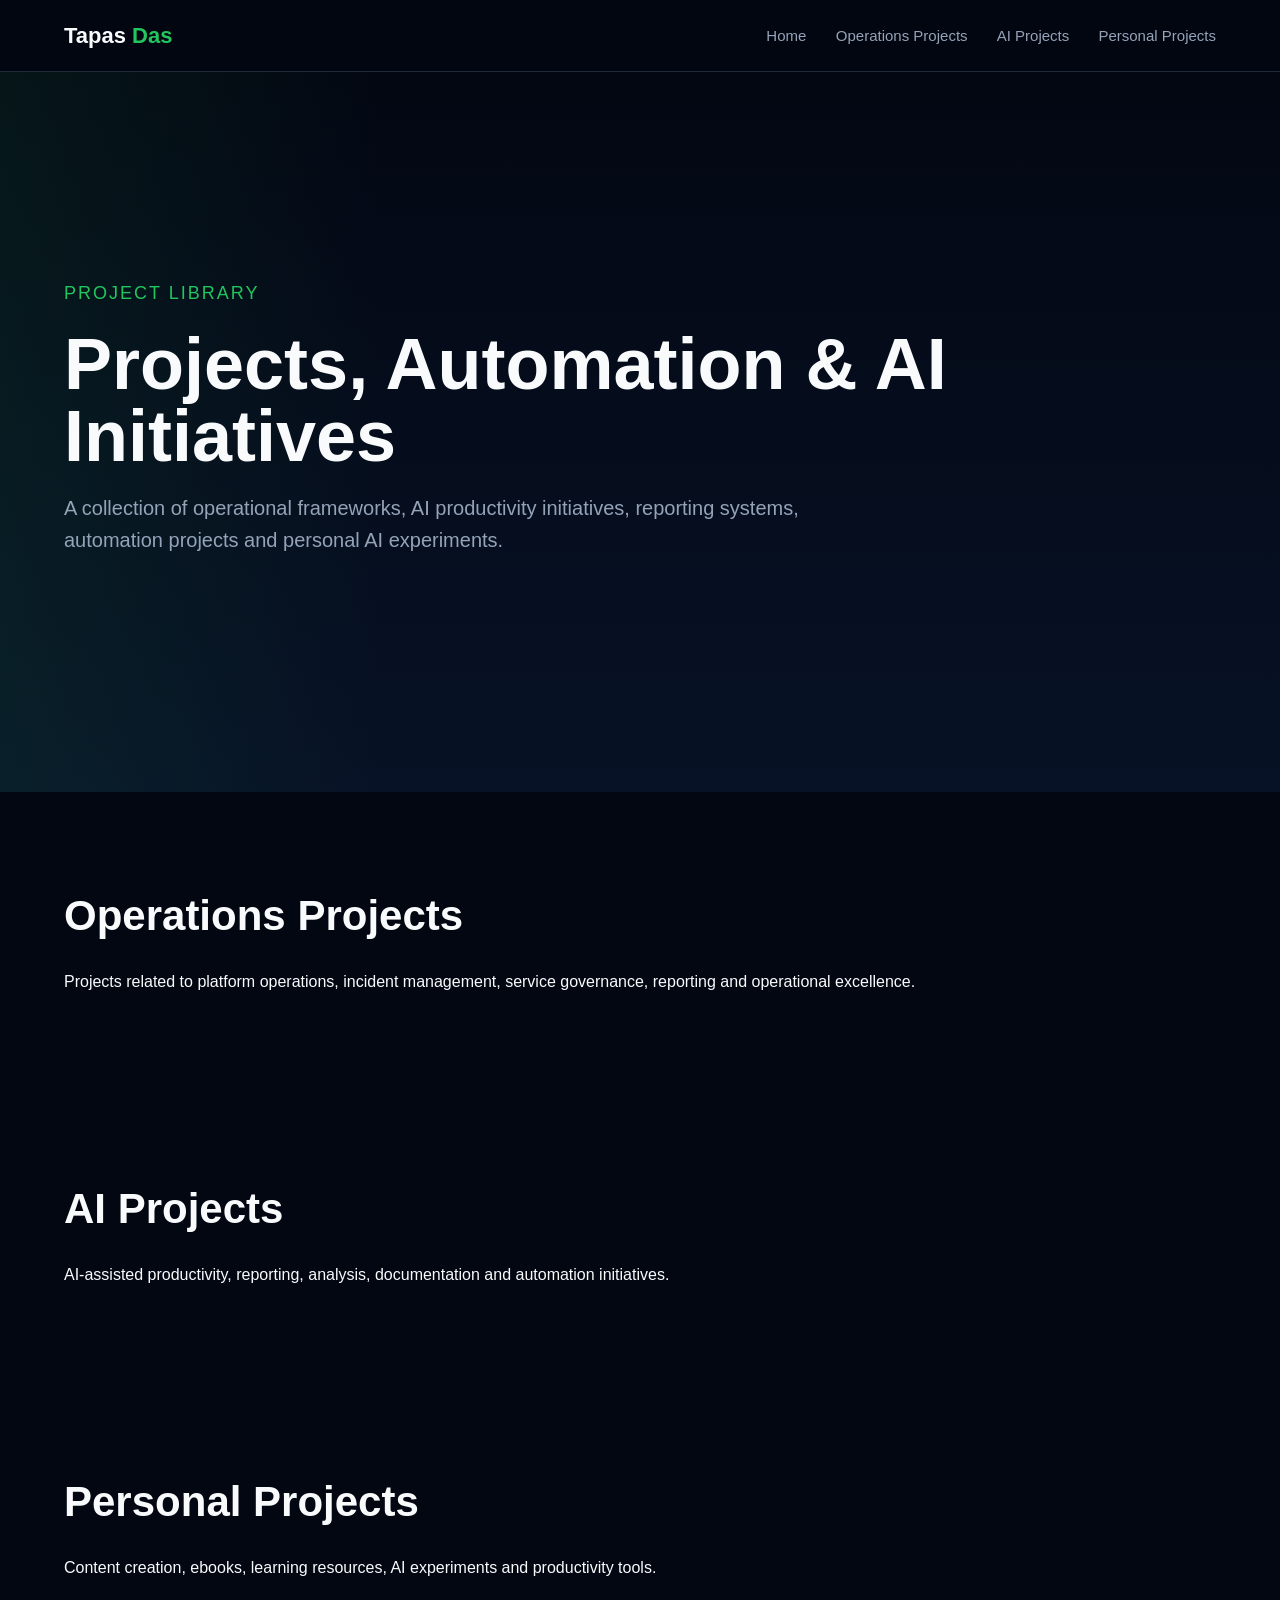
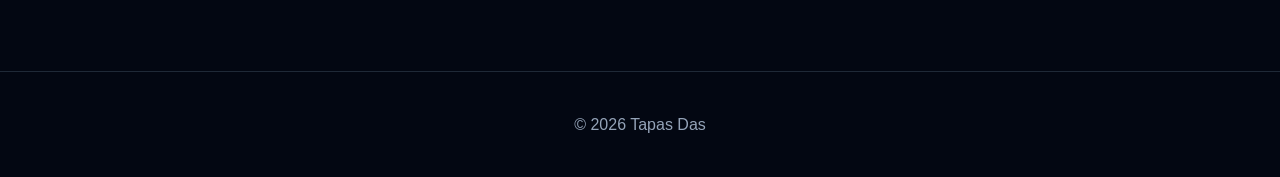
==== projects.html @ 1fc8a339 "Create projects.html" ====
<!DOCTYPE html>
<html lang="en">

<head>

<meta charset="UTF-8">
<meta name="viewport" content="width=device-width, initial-scale=1.0">

<title>Projects | Tapas Das</title>

<link rel="stylesheet" href="style.css">

</head>

<body>

<nav>

<div class="container nav-inner">

<div class="logo">
Tapas <span>Das</span>
</div>

<div class="nav-links">

<a href="index.html">Home</a>

<a href="#operations">
Operations Projects
</a>

<a href="#ai">
AI Projects
</a>

<a href="#personal">
Personal Projects
</a>

</div>

</div>

</nav>

<section class="hero">

<div class="container">

<div class="role">
PROJECT LIBRARY
</div>

<h1>
Projects,
Automation &
AI Initiatives
</h1>

<p class="summary">

A collection of operational frameworks,
AI productivity initiatives,
reporting systems,
automation projects
and personal AI experiments.

</p>

</div>

</section>

<section id="operations">

<div class="container">

<h2 class="section-title">
Operations Projects
</h2>

<p>
Projects related to platform operations,
incident management,
service governance,
reporting and operational excellence.
</p>

</div>

</section>

<section id="ai">

<div class="container">

<h2 class="section-title">
AI Projects
</h2>

<p>
AI-assisted productivity,
reporting,
analysis,
documentation
and automation initiatives.
</p>

</div>

</section>

<section id="personal">

<div class="container">

<h2 class="section-title">
Personal Projects
</h2>

<p>
Content creation,
ebooks,
learning resources,
AI experiments
and productivity tools.
</p>

</div>

</section>

<footer>

© 2026 Tapas Das

</footer>

</body>

</html>
---- style.css ----
:root{
--bg:#030712;
--bg2:#0f172a;
--card:#111827;
--border:#1f2937;
--text:#f8fafc;
--muted:#94a3b8;
--accent:#22c55e;
--blue:#38bdf8;
}

*{
margin:0;
padding:0;
box-sizing:border-box;
}

html{
scroll-behavior:smooth;
}

body{
font-family:Inter,Segoe UI,sans-serif;
background:var(--bg);
color:var(--text);
line-height:1.6;
overflow-x:hidden;
}

.container{
width:90%;
max-width:1200px;
margin:auto;
}

nav{
position:sticky;
top:0;
z-index:999;
background:rgba(3,7,18,.9);
backdrop-filter:blur(10px);
border-bottom:1px solid var(--border);
}

.nav-inner{
display:flex;
justify-content:space-between;
align-items:center;
padding:18px 0;
}

.logo{
font-size:22px;
font-weight:700;
}

.logo span{
color:var(--accent);
}

.nav-links a{
margin-left:25px;
text-decoration:none;
color:var(--muted);
font-size:15px;
}

.nav-links a:hover{
color:white;
}

.hero{
min-height:80vh;
display:flex;
align-items:center;
background:
linear-gradient(
90deg,
rgba(34,197,94,.08),
transparent 30%
),
linear-gradient(
180deg,
#030712,
#071226
);
}

.hero h1{
font-size:72px;
line-height:1;
margin-bottom:20px;
}

.hero h1 span{
color:var(--blue);
}

.role{
color:var(--accent);
font-size:18px;
letter-spacing:2px;
margin-bottom:20px;
text-transform:uppercase;
}

.summary{
max-width:800px;
font-size:20px;
color:var(--muted);
margin-bottom:30px;
}

.btn{
display:inline-block;
padding:14px 24px;
border-radius:10px;
text-decoration:none;
font-weight:600;
margin-right:10px;
}

.primary{
background:var(--accent);
color:black;
}

.secondary{
border:1px solid var(--border);
color:white;
}

section{
padding:90px 0;
}

.section-title{
font-size:42px;
margin-bottom:20px;
}

.section-sub{
color:var(--muted);
margin-bottom:40px;
}

.stats{
display:grid;
grid-template-columns:repeat(4,1fr);
gap:20px;
}

.stat{
background:var(--card);
padding:25px;
border:1px solid var(--border);
border-radius:16px;
}

.stat h3{
font-size:42px;
color:var(--blue);
}

.marquee{
overflow:hidden;
border-top:1px solid var(--border);
border-bottom:1px solid var(--border);
padding:18px 0;
}

.marquee-track{
display:flex;
width:max-content;
animation:scroll 25s linear infinite;
}

.marquee-track span{
margin-right:50px;
color:var(--muted);
font-size:18px;
}

@keyframes scroll{
0%{transform:translateX(0);}
100%{transform:translateX(-50%);}
}

.card-grid{
display:grid;
grid-template-columns:repeat(auto-fit,minmax(260px,1fr));
gap:20px;
}

.card{
background:var(--card);
border:1px solid var(--border);
padding:25px;
border-radius:16px;
transition:.3s;
}

.card:hover{
transform:translateY(-6px);
border-color:var(--blue);
}

.card h3{
margin-bottom:10px;
}

.card p{
color:var(--muted);
}

.timeline{
display:grid;
gap:20px;
}

.timeline-item{
background:var(--card);
padding:25px;
border-left:4px solid var(--accent);
border-radius:12px;
}

footer{
padding:40px;
text-align:center;
color:var(--muted);
border-top:1px solid var(--border);
}

@media(max-width:768px){

.hero h1{
font-size:42px;
}

.stats{
grid-template-columns:1fr 1fr;
}

.nav-links{
display:none;
}

}
#companies{
padding-top:20px;
}
#companies{
padding-top:20px;
}

.company-showcase{
display:grid;
grid-template-columns:repeat(3,1fr);
gap:24px;
margin-top:30px;
}

.company-card{
display:flex;
align-items:center;
padding:20px;
background:#111827;
border:1px solid rgba(255,255,255,.08);
border-radius:18px;
min-height:140px;
transition:.3s;
}

.company-card:hover{
transform:translateY(-4px);
border-color:#22c55e;
box-shadow:0 0 20px rgba(34,197,94,.15);
}

.company-card img{

width:90px;
height:90px;

min-width:90px;

background:#ffffff;

padding:10px;

border-radius:12px;

object-fit:contain;

margin-right:20px;
}

.company-info{
border-left:1px solid rgba(255,255,255,.15);
padding-left:20px;
}

.company-info h3{
margin:0;
font-size:22px;
font-weight:700;
color:white;
}

.company-info p{
margin-top:10px;
margin-bottom:10px;
font-size:14px;
color:#cbd5e1;
line-height:1.5;
}

.company-info span{
font-size:16px;
font-weight:600;
color:#22c55e;
}

@media(max-width:1000px){

.company-showcase{
grid-template-columns:1fr;
}

}
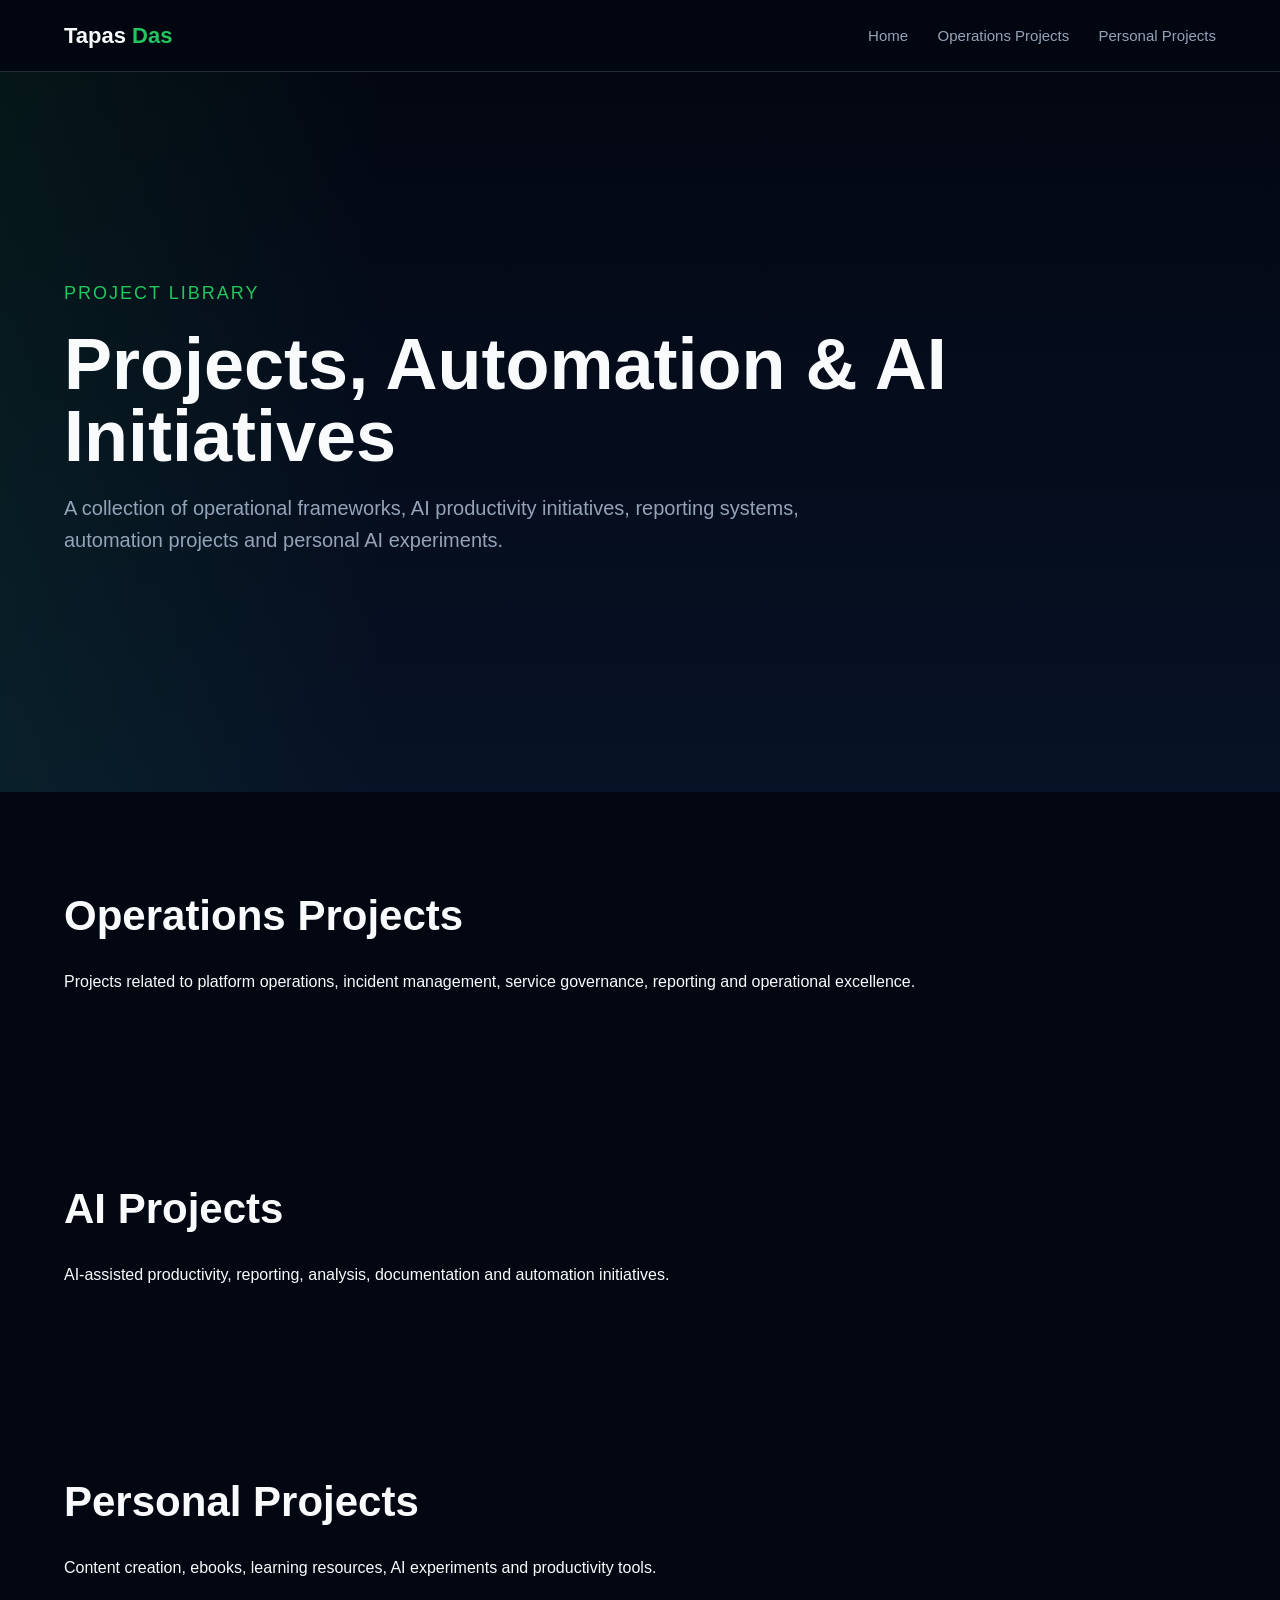
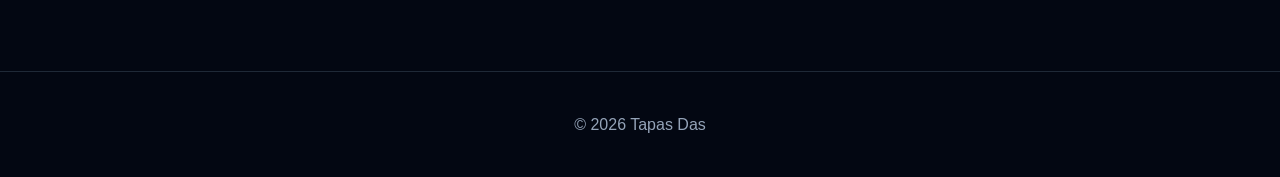
==== commit f908cb68: "Update projects.html" ====
--- a/projects.html
+++ b/projects.html
@@ -28,10 +28,6 @@
 
 <a href="#operations">
 Operations Projects
-</a>
-
-<a href="#ai">
-AI Projects
 </a>
 
 <a href="#personal">
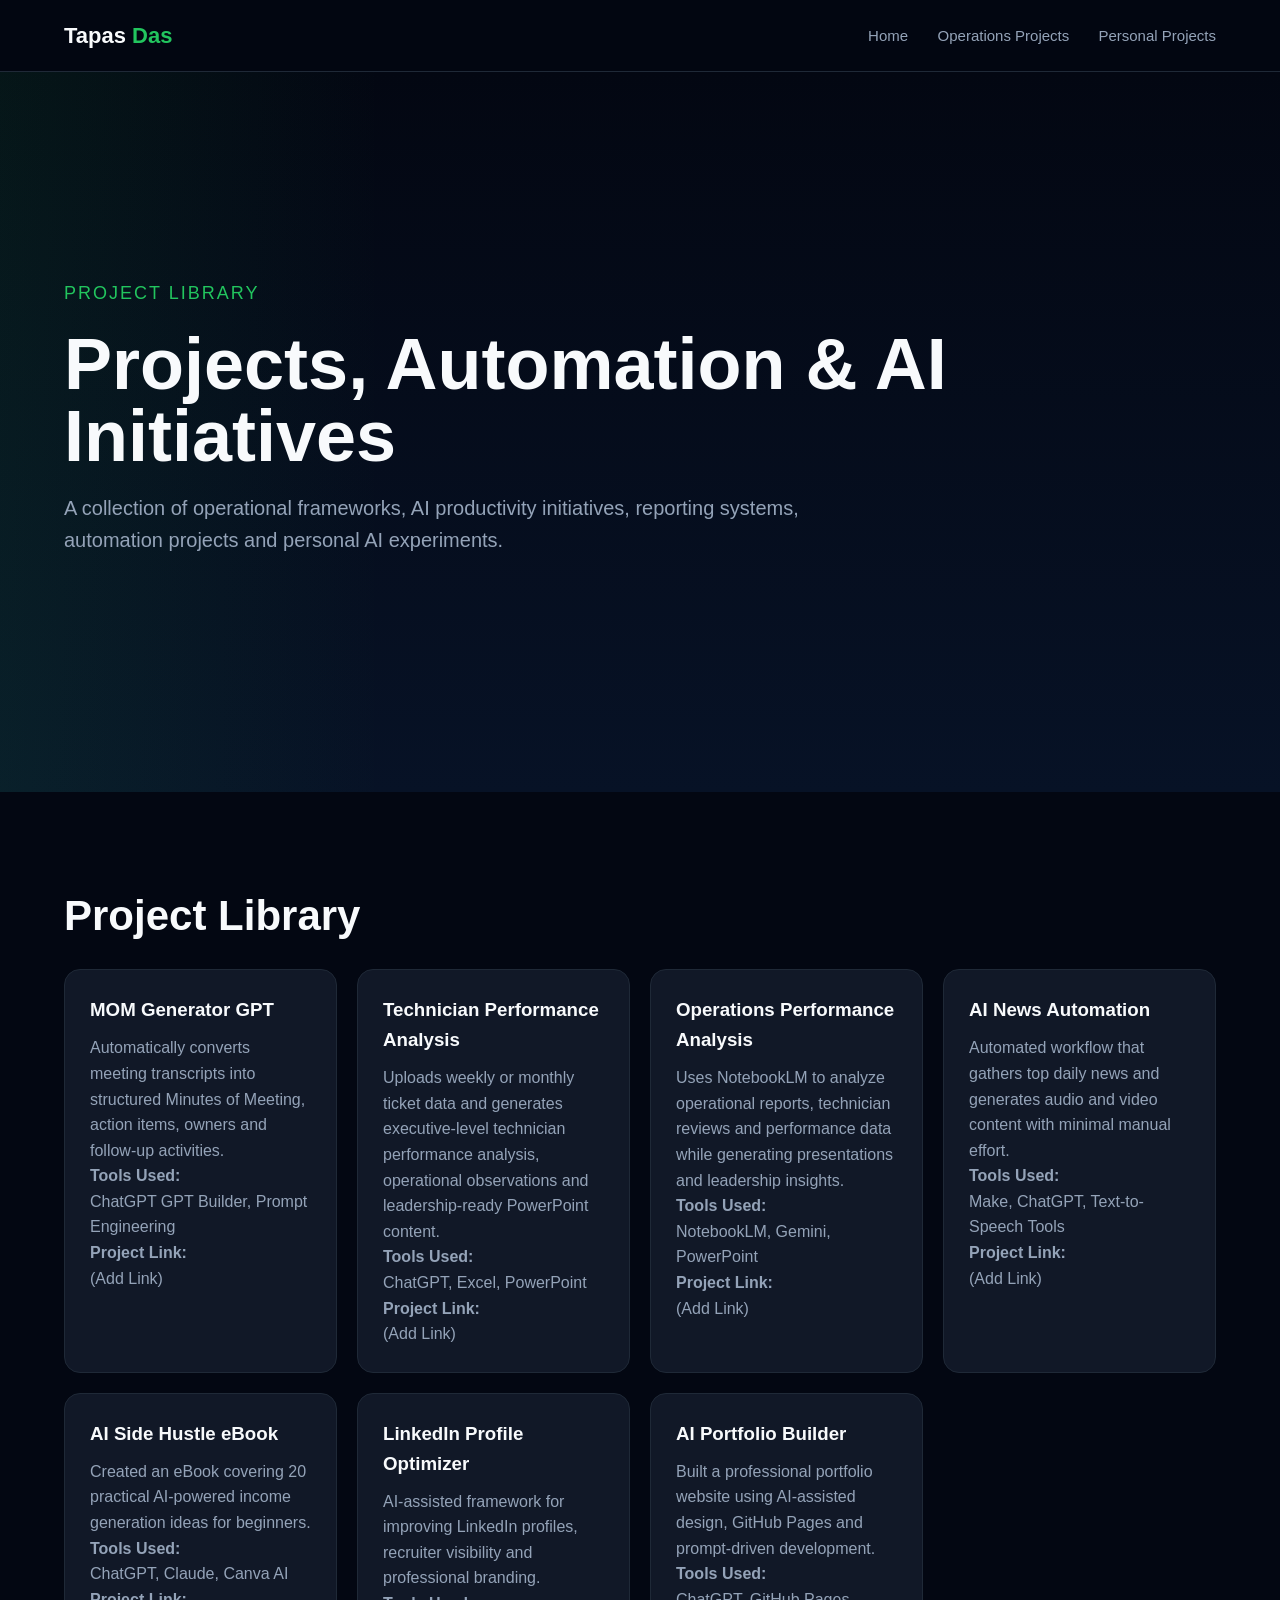
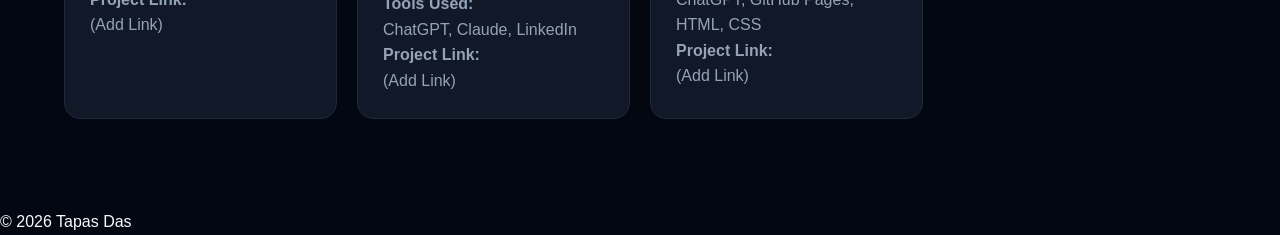
==== commit 6f5ec184: "Update projects.html" ====
--- a/projects.html
+++ b/projects.html
@@ -68,66 +68,162 @@
 
 </section>
 
-<section id="operations">
+<section>
 
 <div class="container">
 
 <h2 class="section-title">
-Operations Projects
+Project Library
 </h2>
 
-<p>
-Projects related to platform operations,
-incident management,
-service governance,
-reporting and operational excellence.
-</p>
+<div class="card-grid">
+
+<div class="card">
+<h3>MOM Generator GPT</h3>
+
+<p>
+Automatically converts meeting transcripts into structured Minutes of Meeting, action items, owners and follow-up activities.
+</p>
+
+<p><strong>Tools Used:</strong></p>
+
+<p>
+ChatGPT GPT Builder, Prompt Engineering
+</p>
+
+<p>
+<strong>Project Link:</strong><br>
+(Add Link)
+</p>
+
+</div>
+
+<div class="card">
+<h3>Technician Performance Analysis</h3>
+
+<p>
+Uploads weekly or monthly ticket data and generates executive-level technician performance analysis, operational observations and leadership-ready PowerPoint content.
+</p>
+
+<p><strong>Tools Used:</strong></p>
+
+<p>
+ChatGPT, Excel, PowerPoint
+</p>
+
+<p>
+<strong>Project Link:</strong><br>
+(Add Link)
+</p>
+
+</div>
+
+<div class="card">
+<h3>Operations Performance Analysis</h3>
+
+<p>
+Uses NotebookLM to analyze operational reports, technician reviews and performance data while generating presentations and leadership insights.
+</p>
+
+<p><strong>Tools Used:</strong></p>
+
+<p>
+NotebookLM, Gemini, PowerPoint
+</p>
+
+<p>
+<strong>Project Link:</strong><br>
+(Add Link)
+</p>
+
+</div>
+
+<div class="card">
+<h3>AI News Automation</h3>
+
+<p>
+Automated workflow that gathers top daily news and generates audio and video content with minimal manual effort.
+</p>
+
+<p><strong>Tools Used:</strong></p>
+
+<p>
+Make, ChatGPT, Text-to-Speech Tools
+</p>
+
+<p>
+<strong>Project Link:</strong><br>
+(Add Link)
+</p>
+
+</div>
+
+<div class="card">
+<h3>AI Side Hustle eBook</h3>
+
+<p>
+Created an eBook covering 20 practical AI-powered income generation ideas for beginners.
+</p>
+
+<p><strong>Tools Used:</strong></p>
+
+<p>
+ChatGPT, Claude, Canva AI
+</p>
+
+<p>
+<strong>Project Link:</strong><br>
+(Add Link)
+</p>
+
+</div>
+
+<div class="card">
+<h3>LinkedIn Profile Optimizer</h3>
+
+<p>
+AI-assisted framework for improving LinkedIn profiles, recruiter visibility and professional branding.
+</p>
+
+<p><strong>Tools Used:</strong></p>
+
+<p>
+ChatGPT, Claude, LinkedIn
+</p>
+
+<p>
+<strong>Project Link:</strong><br>
+(Add Link)
+</p>
+
+</div>
+
+<div class="card">
+<h3>AI Portfolio Builder</h3>
+
+<p>
+Built a professional portfolio website using AI-assisted design, GitHub Pages and prompt-driven development.
+</p>
+
+<p><strong>Tools Used:</strong></p>
+
+<p>
+ChatGPT, GitHub Pages, HTML, CSS
+</p>
+
+<p>
+<strong>Project Link:</strong><br>
+(Add Link)
+</p>
+
+</div>
+
+</div>
 
 </div>
 
 </section>
 
-<section id="ai">
-
-<div class="container">
-
-<h2 class="section-title">
-AI Projects
-</h2>
-
-<p>
-AI-assisted productivity,
-reporting,
-analysis,
-documentation
-and automation initiatives.
-</p>
-
-</div>
-
-</section>
-
-<section id="personal">
-
-<div class="container">
-
-<h2 class="section-title">
-Personal Projects
-</h2>
-
-<p>
-Content creation,
-ebooks,
-learning resources,
-AI experiments
-and productivity tools.
-</p>
-
-</div>
-
-</section>
-
-<footer>
 
 © 2026 Tapas Das
 
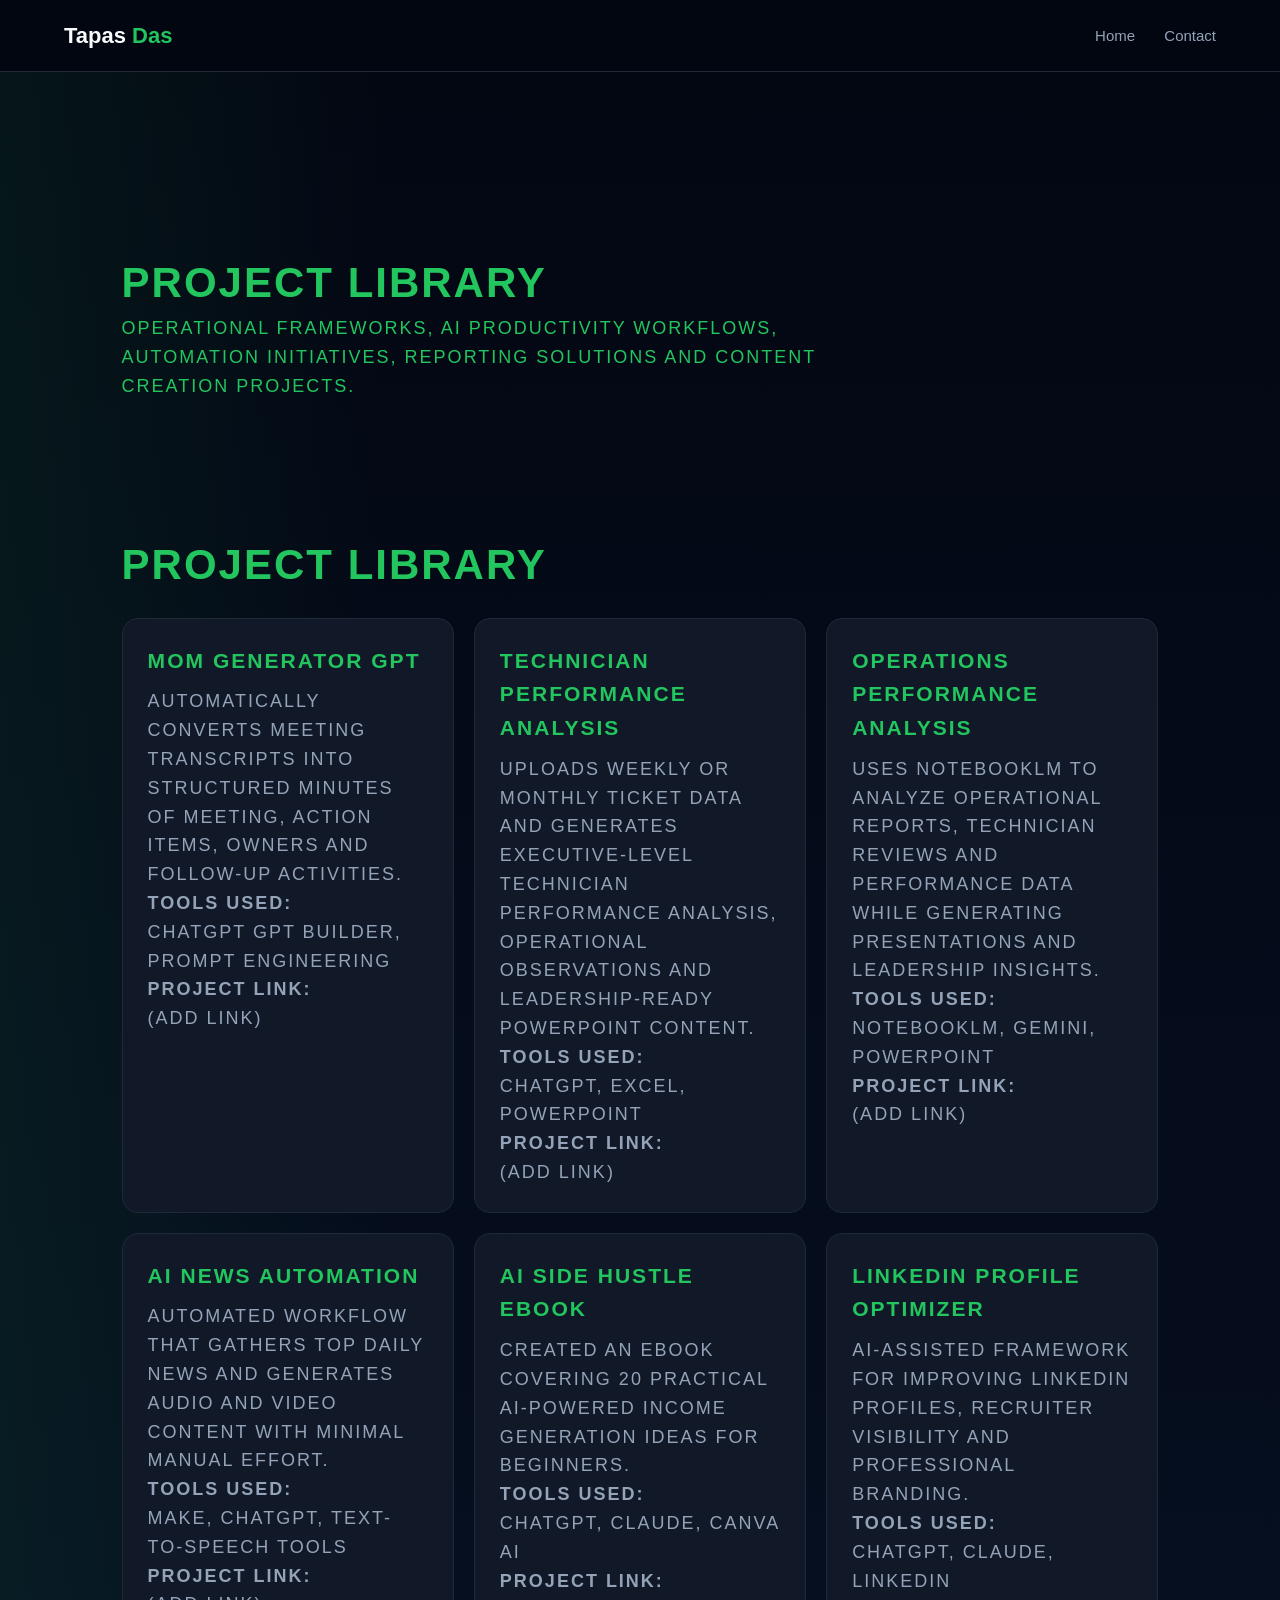
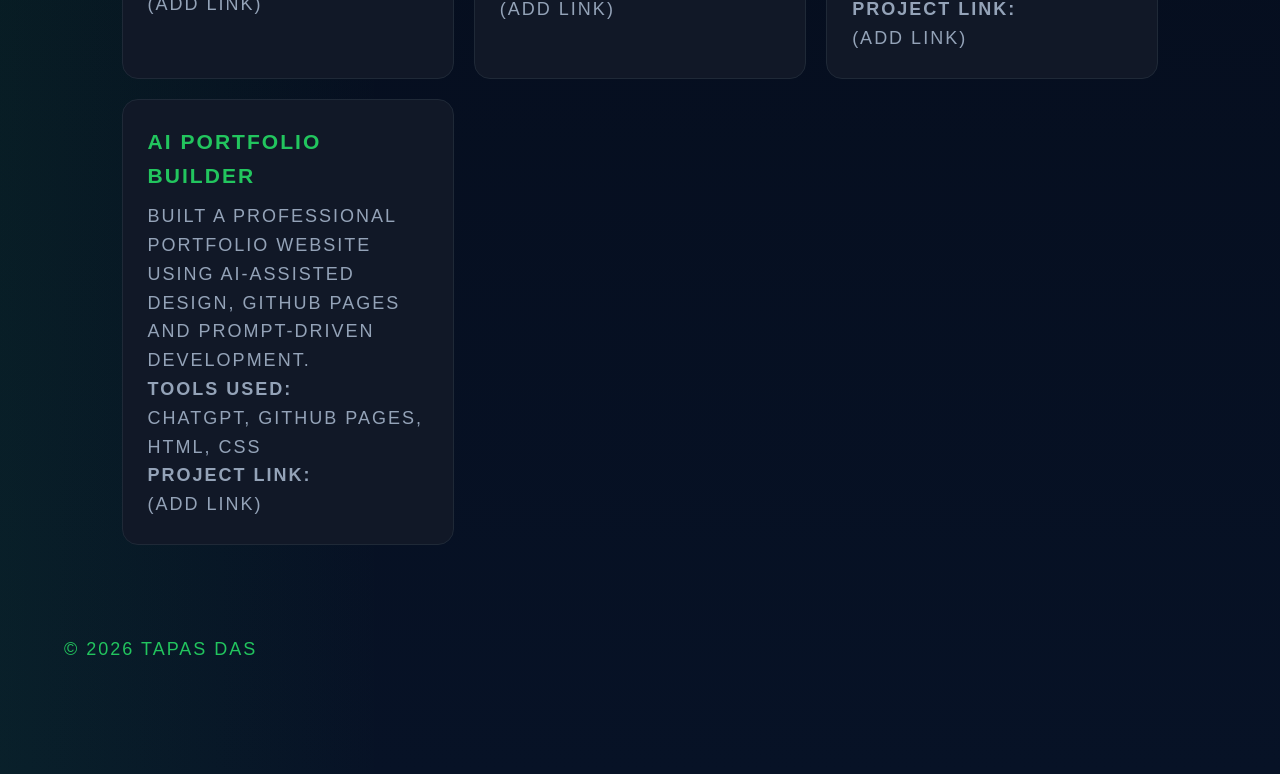
==== commit d4230aed: "Update projects.html" ====
--- a/projects.html
+++ b/projects.html
@@ -24,20 +24,16 @@
 
 <div class="nav-links">
 
-<a href="index.html">Home</a>
-
-<a href="#operations">
-Operations Projects
+<a href="index.html">
+Home
 </a>
 
-<a href="#personal">
-Personal Projects
+<a href="index.html#contact">
+Contact
 </a>
 
 </div>
 
-</div>
-
 </nav>
 
 <section class="hero">
@@ -45,23 +41,17 @@
 <div class="container">
 
 <div class="role">
-PROJECT LIBRARY
-</div>
-
-<h1>
-Projects,
-Automation &
-AI Initiatives
+<section style="padding:100px 0 40px;">
+
+<div class="container">
+
+<h1 style="font-size:42px;margin-bottom:10px;">
+Project Library
 </h1>
 
-<p class="summary">
-
-A collection of operational frameworks,
-AI productivity initiatives,
-reporting systems,
-automation projects
-and personal AI experiments.
-
+<p style="max-width:800px;">
+Operational frameworks, AI productivity workflows,
+automation initiatives, reporting solutions and content creation projects.
 </p>
 
 </div>
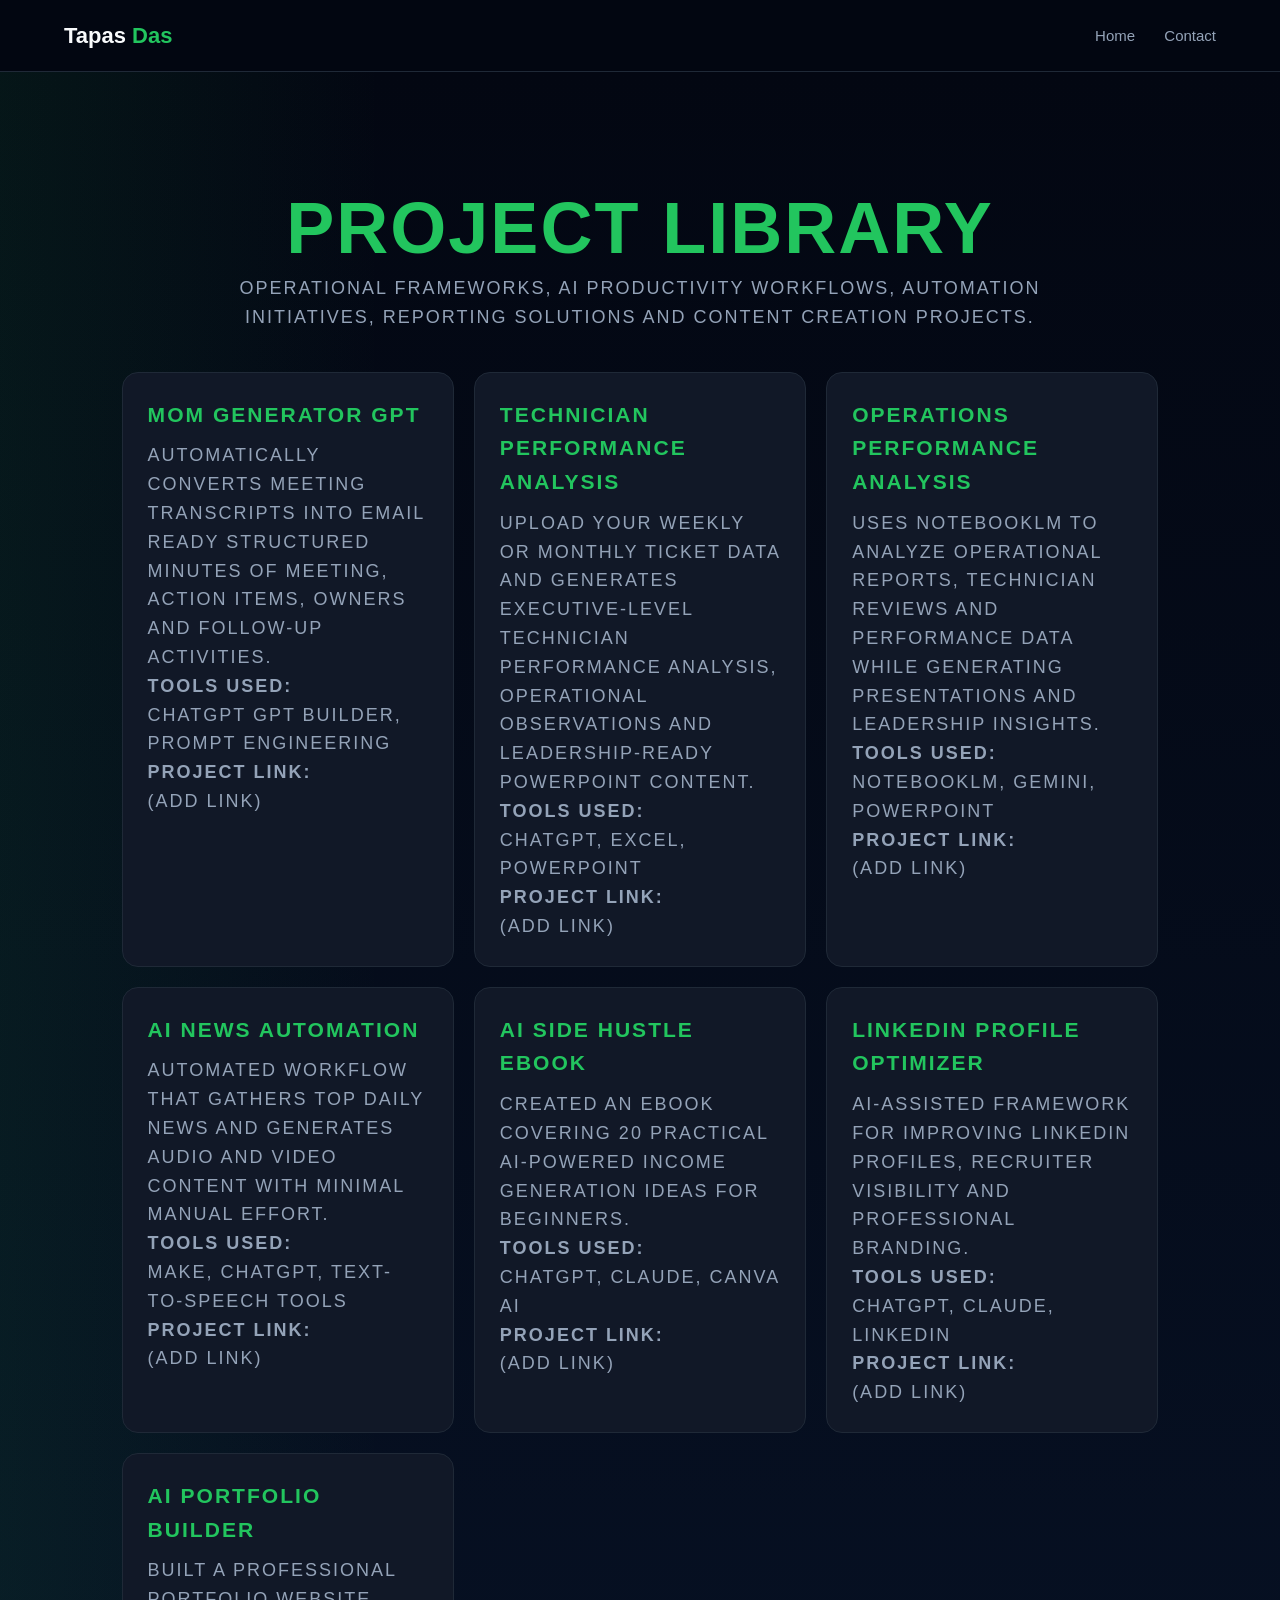
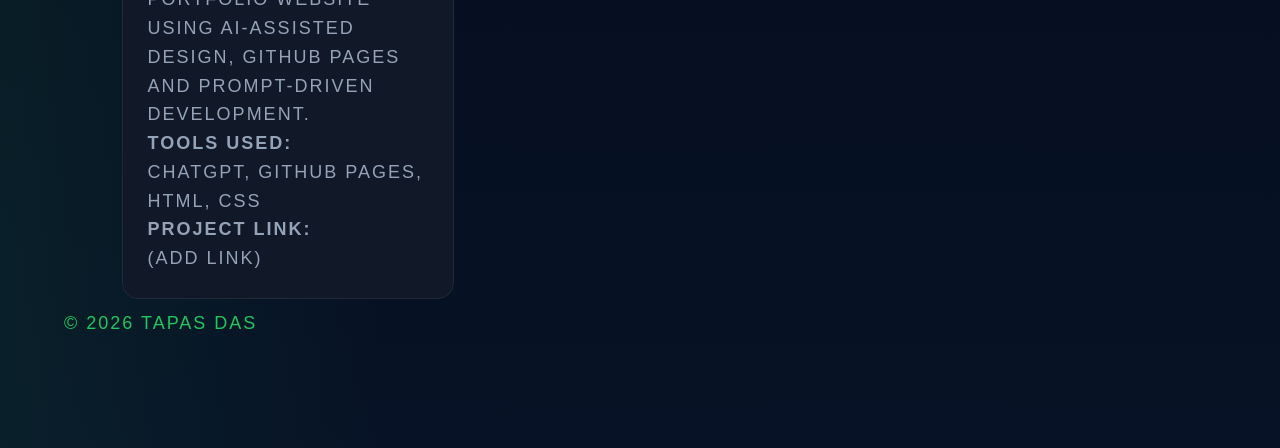
==== commit ef928247: "Update projects.html" ====
--- a/projects.html
+++ b/projects.html
@@ -41,179 +41,169 @@
 <div class="container">
 
 <div class="role">
-<section style="padding:100px 0 40px;">
+<section style="padding:30px 0 10px;">
 
 <div class="container">
 
-<h1 style="font-size:42px;margin-bottom:10px;">
+<h1 class="section-title"
+id="projects"
+style="text-align:center;margin-bottom:10px;">
 Project Library
 </h1>
 
-<p style="max-width:800px;">
-Operational frameworks, AI productivity workflows,
-automation initiatives, reporting solutions and content creation projects.
-</p>
+<p class="section-sub"
+style="text-align:center;max-width:900px;margin:0 auto 40px;">
+Operational frameworks, AI productivity workflows, automation initiatives, reporting solutions and content creation projects.
+</p>
+ 
+<div class="card-grid">
+
+<div class="card">
+<h3>MOM Generator GPT</h3>
+
+<p>
+Automatically converts meeting transcripts into email ready structured Minutes of Meeting, action items, owners and follow-up activities.
+</p>
+
+<p><strong>Tools Used:</strong></p>
+
+<p>
+ChatGPT GPT Builder, Prompt Engineering
+</p>
+
+<p>
+<strong>Project Link:</strong><br>
+(Add Link)
+</p>
+
+</div>
+
+<div class="card">
+<h3>Technician Performance Analysis</h3>
+
+<p>
+Upload your weekly or monthly ticket data and generates executive-level technician performance analysis, operational observations and leadership-ready PowerPoint content.
+</p>
+
+<p><strong>Tools Used:</strong></p>
+
+<p>
+ChatGPT, Excel, PowerPoint
+</p>
+
+<p>
+<strong>Project Link:</strong><br>
+(Add Link)
+</p>
+
+</div>
+
+<div class="card">
+<h3>Operations Performance Analysis</h3>
+
+<p>
+Uses NotebookLM to analyze operational reports, technician reviews and performance data while generating presentations and leadership insights.
+</p>
+
+<p><strong>Tools Used:</strong></p>
+
+<p>
+NotebookLM, Gemini, PowerPoint
+</p>
+
+<p>
+<strong>Project Link:</strong><br>
+(Add Link)
+</p>
+
+</div>
+
+<div class="card">
+<h3>AI News Automation</h3>
+
+<p>
+Automated workflow that gathers top daily news and generates audio and video content with minimal manual effort.
+</p>
+
+<p><strong>Tools Used:</strong></p>
+
+<p>
+Make, ChatGPT, Text-to-Speech Tools
+</p>
+
+<p>
+<strong>Project Link:</strong><br>
+(Add Link)
+</p>
+
+</div>
+
+<div class="card">
+<h3>AI Side Hustle eBook</h3>
+
+<p>
+Created an eBook covering 20 practical AI-powered income generation ideas for beginners.
+</p>
+
+<p><strong>Tools Used:</strong></p>
+
+<p>
+ChatGPT, Claude, Canva AI
+</p>
+
+<p>
+<strong>Project Link:</strong><br>
+(Add Link)
+</p>
+
+</div>
+
+<div class="card">
+<h3>LinkedIn Profile Optimizer</h3>
+
+<p>
+AI-assisted framework for improving LinkedIn profiles, recruiter visibility and professional branding.
+</p>
+
+<p><strong>Tools Used:</strong></p>
+
+<p>
+ChatGPT, Claude, LinkedIn
+</p>
+
+<p>
+<strong>Project Link:</strong><br>
+(Add Link)
+</p>
+
+</div>
+
+<div class="card">
+<h3>AI Portfolio Builder</h3>
+
+<p>
+Built a professional portfolio website using AI-assisted design, GitHub Pages and prompt-driven development.
+</p>
+
+<p><strong>Tools Used:</strong></p>
+
+<p>
+ChatGPT, GitHub Pages, HTML, CSS
+</p>
+
+<p>
+<strong>Project Link:</strong><br>
+(Add Link)
+</p>
+
+</div>
+
+</div>
 
 </div>
 
 </section>
 
-<section>
-
-<div class="container">
-
-<h2 class="section-title">
-Project Library
-</h2>
-
-<div class="card-grid">
-
-<div class="card">
-<h3>MOM Generator GPT</h3>
-
-<p>
-Automatically converts meeting transcripts into structured Minutes of Meeting, action items, owners and follow-up activities.
-</p>
-
-<p><strong>Tools Used:</strong></p>
-
-<p>
-ChatGPT GPT Builder, Prompt Engineering
-</p>
-
-<p>
-<strong>Project Link:</strong><br>
-(Add Link)
-</p>
-
-</div>
-
-<div class="card">
-<h3>Technician Performance Analysis</h3>
-
-<p>
-Uploads weekly or monthly ticket data and generates executive-level technician performance analysis, operational observations and leadership-ready PowerPoint content.
-</p>
-
-<p><strong>Tools Used:</strong></p>
-
-<p>
-ChatGPT, Excel, PowerPoint
-</p>
-
-<p>
-<strong>Project Link:</strong><br>
-(Add Link)
-</p>
-
-</div>
-
-<div class="card">
-<h3>Operations Performance Analysis</h3>
-
-<p>
-Uses NotebookLM to analyze operational reports, technician reviews and performance data while generating presentations and leadership insights.
-</p>
-
-<p><strong>Tools Used:</strong></p>
-
-<p>
-NotebookLM, Gemini, PowerPoint
-</p>
-
-<p>
-<strong>Project Link:</strong><br>
-(Add Link)
-</p>
-
-</div>
-
-<div class="card">
-<h3>AI News Automation</h3>
-
-<p>
-Automated workflow that gathers top daily news and generates audio and video content with minimal manual effort.
-</p>
-
-<p><strong>Tools Used:</strong></p>
-
-<p>
-Make, ChatGPT, Text-to-Speech Tools
-</p>
-
-<p>
-<strong>Project Link:</strong><br>
-(Add Link)
-</p>
-
-</div>
-
-<div class="card">
-<h3>AI Side Hustle eBook</h3>
-
-<p>
-Created an eBook covering 20 practical AI-powered income generation ideas for beginners.
-</p>
-
-<p><strong>Tools Used:</strong></p>
-
-<p>
-ChatGPT, Claude, Canva AI
-</p>
-
-<p>
-<strong>Project Link:</strong><br>
-(Add Link)
-</p>
-
-</div>
-
-<div class="card">
-<h3>LinkedIn Profile Optimizer</h3>
-
-<p>
-AI-assisted framework for improving LinkedIn profiles, recruiter visibility and professional branding.
-</p>
-
-<p><strong>Tools Used:</strong></p>
-
-<p>
-ChatGPT, Claude, LinkedIn
-</p>
-
-<p>
-<strong>Project Link:</strong><br>
-(Add Link)
-</p>
-
-</div>
-
-<div class="card">
-<h3>AI Portfolio Builder</h3>
-
-<p>
-Built a professional portfolio website using AI-assisted design, GitHub Pages and prompt-driven development.
-</p>
-
-<p><strong>Tools Used:</strong></p>
-
-<p>
-ChatGPT, GitHub Pages, HTML, CSS
-</p>
-
-<p>
-<strong>Project Link:</strong><br>
-(Add Link)
-</p>
-
-</div>
-
-</div>
-
-</div>
-
-</section>
-
 
 © 2026 Tapas Das
 
